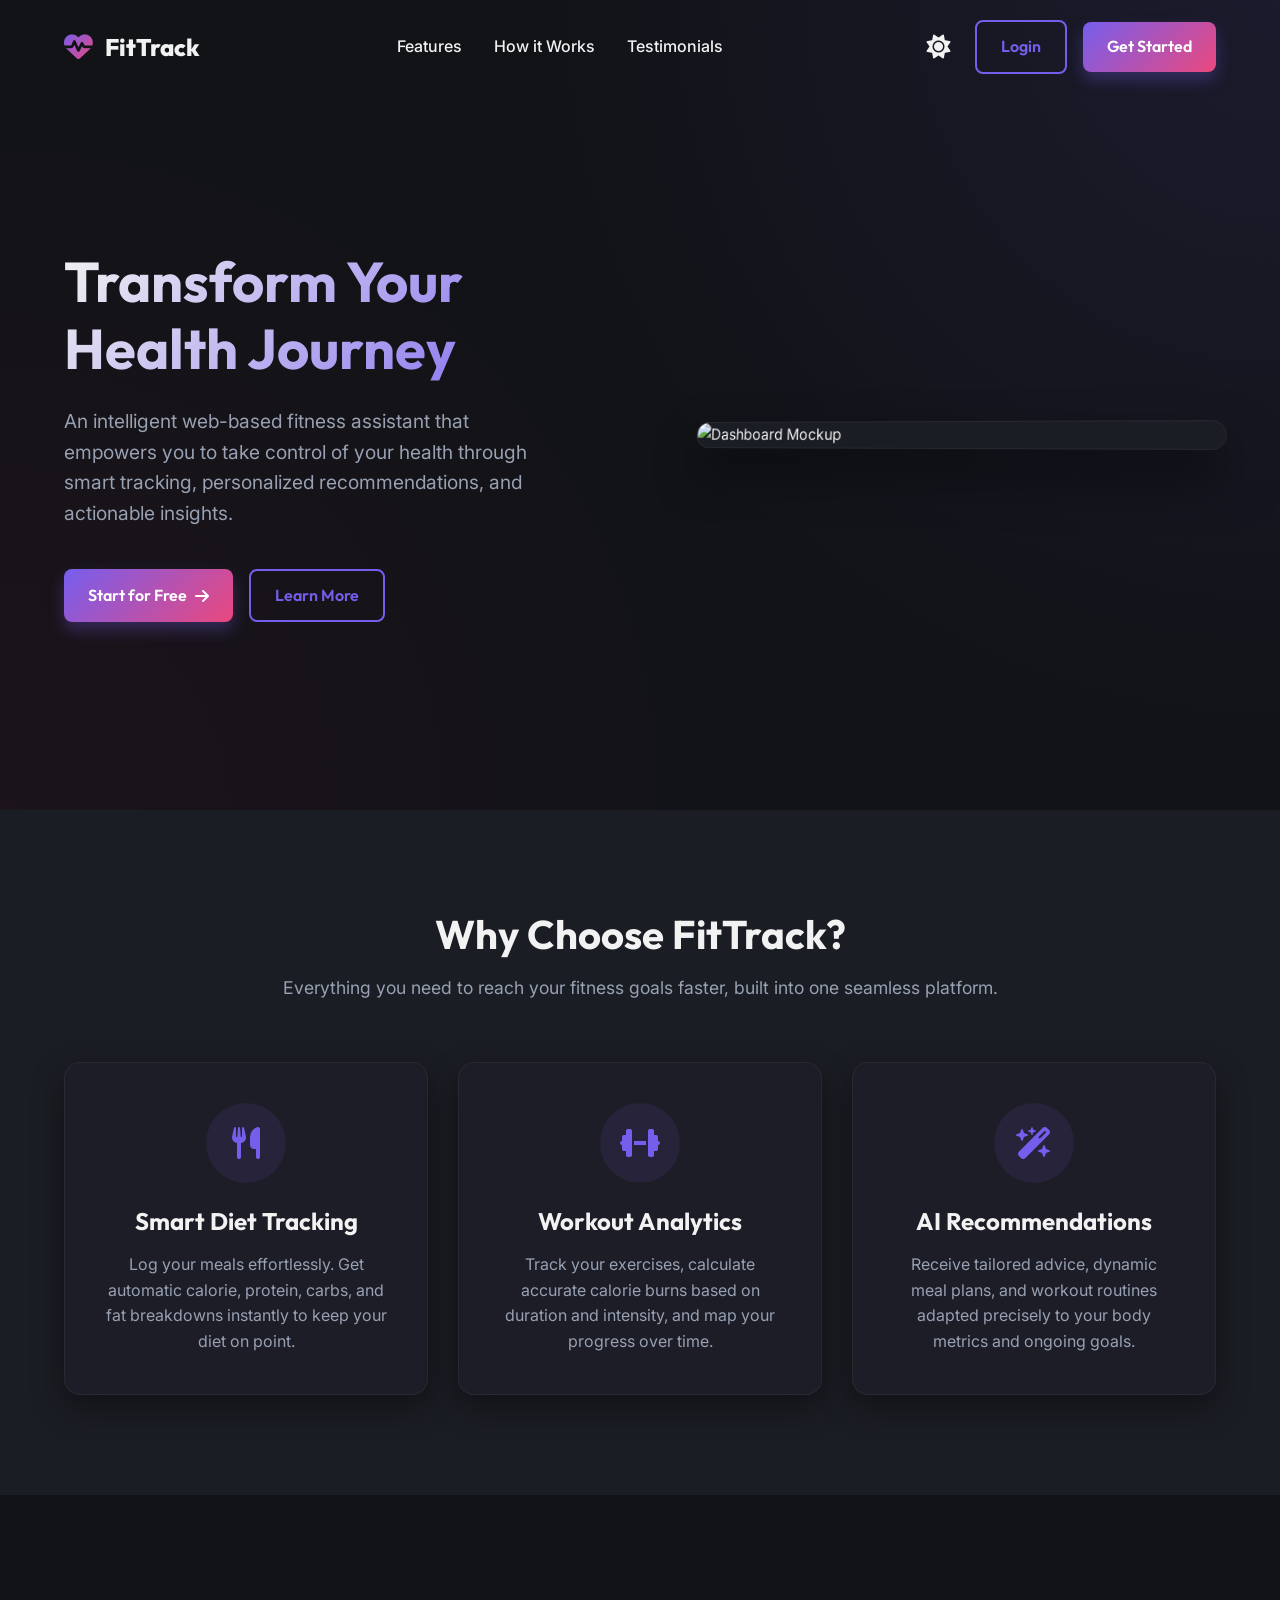
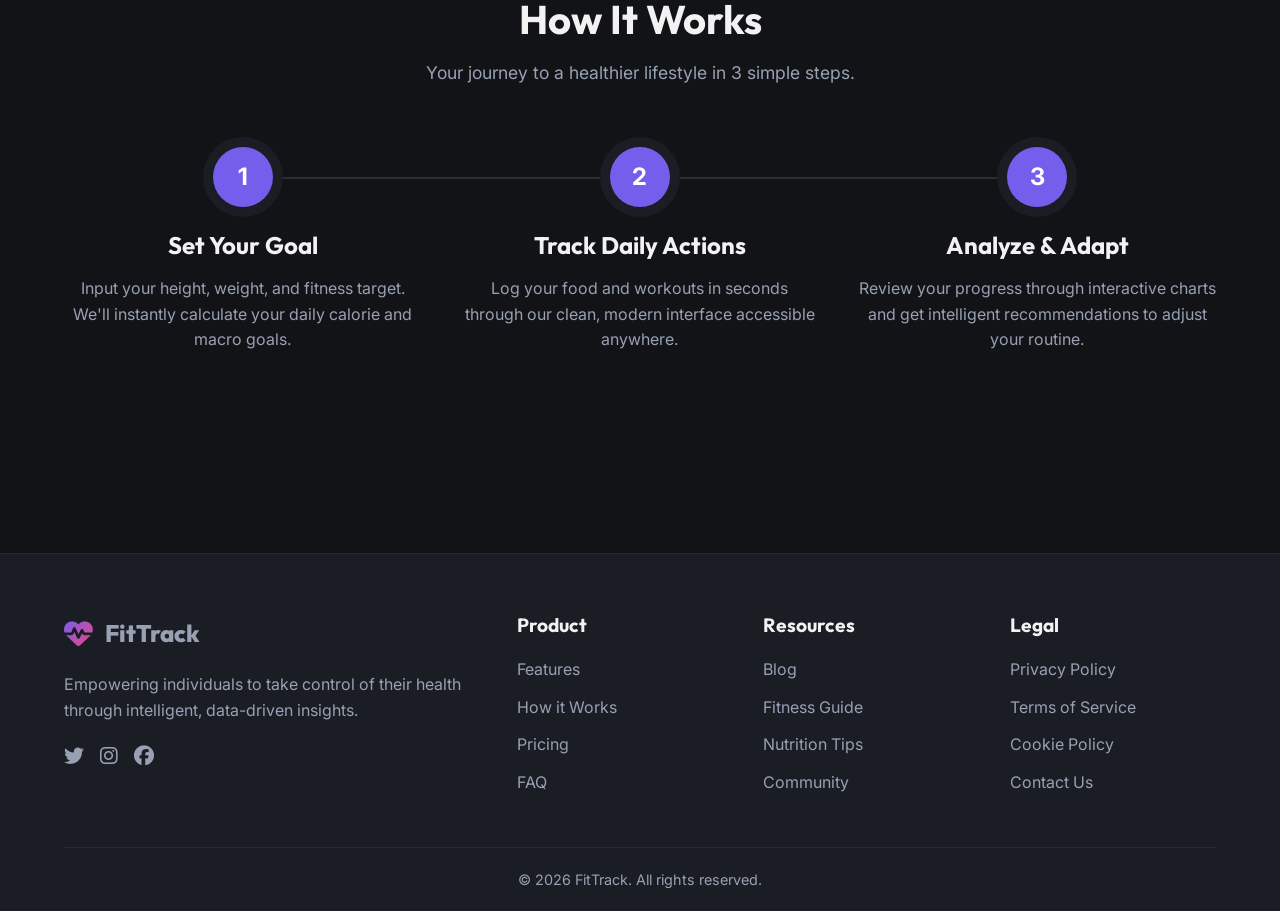
==== index.html @ 571d8c73 "first commit" ====
<!DOCTYPE html>
<html lang="en" data-theme="light">
<head>
    <meta charset="UTF-8">
    <meta name="viewport" content="width=device-width, initial-scale=1.0">
    <meta name="description" content="Transform Your Health Journey with Smart Fitness & Diet Tracking">
    <title>FitTrack - Smart Fitness & Diet Tracking</title>
    <!-- CSS -->
    <link rel="stylesheet" href="css/main.css">
    <!-- FontAwesome for Icons -->
    <link rel="stylesheet" href="https://cdnjs.cloudflare.com/ajax/libs/font-awesome/6.4.0/css/all.min.css">
    <style>
        /* Landing Page Specific Styles */
        .hero {
            padding: 160px 0 100px;
            background: radial-gradient(circle at top right, var(--primary-light), transparent 50%),
                        radial-gradient(circle at bottom left, rgba(233, 30, 99, 0.05), transparent 50%);
            min-height: 90vh;
            display: flex;
            align-items: center;
        }

        .hero-container {
            display: grid;
            grid-template-columns: 1fr 1fr;
            gap: 60px;
            align-items: center;
        }

        .hero-content h1 {
            font-size: 3.5rem;
            margin-bottom: 24px;
            background: linear-gradient(135deg, var(--text-dark), var(--primary));
            -webkit-background-clip: text;
            -webkit-text-fill-color: transparent;
        }

        .hero-content p {
            font-size: 1.2rem;
            color: var(--text-light);
            margin-bottom: 40px;
            max-width: 500px;
        }

        .hero-actions {
            display: flex;
            gap: 16px;
        }

        .hero-image {
            position: relative;
            perspective: 1000px;
        }

        .dashboard-mockup {
            width: 100%;
            border-radius: var(--radius);
            box-shadow: var(--shadow-lg);
            transform: rotateY(-15deg) rotateX(5deg);
            transition: transform var(--transition);
            border: 1px solid var(--glass-border);
            background: var(--surface);
        }

        .hero-image:hover .dashboard-mockup {
            transform: rotateY(0deg) rotateX(0deg);
        }

        /* Features Section */
        .features {
            padding: 100px 0;
            background: var(--surface);
        }

        .section-header {
            text-align: center;
            margin-bottom: 60px;
        }

        .section-header h2 {
            font-size: 2.5rem;
            margin-bottom: 16px;
        }

        .section-header p {
            color: var(--text-light);
            font-size: 1.1rem;
        }

        .features-grid {
            display: grid;
            grid-template-columns: repeat(auto-fit, minmax(300px, 1fr));
            gap: 30px;
        }

        .feature-card {
            padding: 40px;
            text-align: center;
            transition: transform var(--transition);
        }

        .feature-card:hover {
            transform: translateY(-10px);
        }

        .feature-icon {
            width: 80px;
            height: 80px;
            margin: 0 auto 24px;
            background: var(--primary-light);
            color: var(--primary);
            border-radius: 50%;
            display: flex;
            align-items: center;
            justify-content: center;
            font-size: 2rem;
        }

        .feature-title {
            font-size: 1.5rem;
            margin-bottom: 16px;
        }

        .feature-desc {
            color: var(--text-light);
        }

        /* How it works */
        .steps {
            padding: 100px 0;
        }

        .steps-container {
            display: grid;
            grid-template-columns: repeat(3, 1fr);
            gap: 40px;
            position: relative;
        }

        .step {
            text-align: center;
            position: relative;
        }

        .step-number {
            width: 60px;
            height: 60px;
            background: var(--primary);
            color: white;
            border-radius: 50%;
            display: flex;
            align-items: center;
            justify-content: center;
            font-size: 1.5rem;
            font-weight: 700;
            margin: 0 auto 24px;
            position: relative;
            z-index: 2;
            box-shadow: 0 0 0 10px var(--surface);
        }

        .step-loader {
            position: absolute;
            top: 30px;
            left: 50%;
            width: 100%;
            height: 2px;
            background: rgba(150, 150, 150, 0.2);
            z-index: 1;
        }

        .step:last-child .step-loader {
            display: none;
        }

        @media (max-width: 900px) {
            .hero-container {
                grid-template-columns: 1fr;
            }
            .hero-content {
                text-align: center;
            }
            .hero-content p {
                margin: 0 auto 40px;
            }
            .hero-actions {
                justify-content: center;
            }
            .dashboard-mockup {
                transform: none;
            }
            .steps-container {
                grid-template-columns: 1fr;
                gap: 60px;
            }
            .step-loader {
                width: 2px;
                height: 100%;
                top: 50%;
                left: 50%;
            }
        }
    </style>
</head>
<body>
    <!-- Navbar -->
    <nav class="navbar transition-all" id="navbar">
        <div class="container">
            <a href="index.html" class="brand">
                <i class="fa-solid fa-heart-pulse brand-icon"></i>
                FitTrack
            </a>
            <div class="nav-links d-none d-md-flex">
                <a href="#features">Features</a>
                <a href="#how-it-works">How it Works</a>
                <a href="#testimonials">Testimonials</a>
            </div>
            <div class="nav-actions">
                <button type="button" class="theme-toggle" id="themeToggle">
                    <i class="fa-solid fa-moon"></i>
                </button>
                <a href="login.html" class="btn btn-outline">Login</a>
                <a href="register.html" class="btn btn-primary">Get Started</a>
            </div>
        </div>
    </nav>

    <!-- Hero Section -->
    <section class="hero">
        <div class="container hero-container animate-fade-in-up">
            <div class="hero-content">
                <h1>Transform Your Health Journey</h1>
                <p>An intelligent web-based fitness assistant that empowers you to take control of your health through smart tracking, personalized recommendations, and actionable insights.</p>
                <div class="hero-actions">
                    <a href="register.html" class="btn btn-primary">
                        Start for Free <i class="fa-solid fa-arrow-right"></i>
                    </a>
                    <a href="#features" class="btn btn-outline">Learn More</a>
                </div>
            </div>
            <div class="hero-image">
                <img src="https://images.unsplash.com/photo-1551288049-bebda4e38f71?auto=format&fit=crop&w=800&q=80" alt="Dashboard Mockup" class="dashboard-mockup">
            </div>
        </div>
    </section>

    <!-- Features -->
    <section class="features" id="features">
        <div class="container">
            <div class="section-header animate-fade-in-up">
                <h2>Why Choose FitTrack?</h2>
                <p>Everything you need to reach your fitness goals faster, built into one seamless platform.</p>
            </div>
            <div class="features-grid">
                <div class="feature-card glass-panel animate-fade-in-up" style="animation-delay: 0.1s;">
                    <div class="feature-icon">
                        <i class="fa-solid fa-utensils"></i>
                    </div>
                    <h3 class="feature-title">Smart Diet Tracking</h3>
                    <p class="feature-desc">Log your meals effortlessly. Get automatic calorie, protein, carbs, and fat breakdowns instantly to keep your diet on point.</p>
                </div>
                <div class="feature-card glass-panel animate-fade-in-up" style="animation-delay: 0.2s;">
                    <div class="feature-icon">
                        <i class="fa-solid fa-dumbbell"></i>
                    </div>
                    <h3 class="feature-title">Workout Analytics</h3>
                    <p class="feature-desc">Track your exercises, calculate accurate calorie burns based on duration and intensity, and map your progress over time.</p>
                </div>
                <div class="feature-card glass-panel animate-fade-in-up" style="animation-delay: 0.3s;">
                    <div class="feature-icon">
                        <i class="fa-solid fa-wand-magic-sparkles"></i>
                    </div>
                    <h3 class="feature-title">AI Recommendations</h3>
                    <p class="feature-desc">Receive tailored advice, dynamic meal plans, and workout routines adapted precisely to your body metrics and ongoing goals.</p>
                </div>
            </div>
        </div>
    </section>

    <!-- How it Works -->
    <section class="steps" id="how-it-works">
        <div class="container">
            <div class="section-header animate-fade-in-up">
                <h2>How It Works</h2>
                <p>Your journey to a healthier lifestyle in 3 simple steps.</p>
            </div>
            <div class="steps-container">
                <div class="step animate-fade-in-up" style="animation-delay: 0.1s;">
                    <div class="step-loader"></div>
                    <div class="step-number">1</div>
                    <h3 class="feature-title">Set Your Goal</h3>
                    <p class="feature-desc">Input your height, weight, and fitness target. We'll instantly calculate your daily calorie and macro goals.</p>
                </div>
                <div class="step animate-fade-in-up" style="animation-delay: 0.2s;">
                    <div class="step-loader"></div>
                    <div class="step-number">2</div>
                    <h3 class="feature-title">Track Daily Actions</h3>
                    <p class="feature-desc">Log your food and workouts in seconds through our clean, modern interface accessible anywhere.</p>
                </div>
                <div class="step animate-fade-in-up" style="animation-delay: 0.3s;">
                    <div class="step-number">3</div>
                    <h3 class="feature-title">Analyze & Adapt</h3>
                    <p class="feature-desc">Review your progress through interactive charts and get intelligent recommendations to adjust your routine.</p>
                </div>
            </div>
        </div>
    </section>

    <!-- Footer -->
    <footer>
        <div class="container">
            <div class="footer-content">
                <div class="footer-col">
                    <a href="index.html" class="brand" style="margin-bottom: 20px;">
                        <i class="fa-solid fa-heart-pulse brand-icon"></i>
                        FitTrack
                    </a>
                    <p style="color: var(--text-light); margin-bottom: 20px;">Empowering individuals to take control of their health through intelligent, data-driven insights.</p>
                    <div class="social-links" style="display: flex; gap: 16px;">
                        <a href="#"><i class="fa-brands fa-twitter fa-lg"></i></a>
                        <a href="#"><i class="fa-brands fa-instagram fa-lg"></i></a>
                        <a href="#"><i class="fa-brands fa-facebook fa-lg"></i></a>
                    </div>
                </div>
                <div class="footer-col">
                    <h4>Product</h4>
                    <ul>
                        <li><a href="#features">Features</a></li>
                        <li><a href="#how-it-works">How it Works</a></li>
                        <li><a href="#">Pricing</a></li>
                        <li><a href="#">FAQ</a></li>
                    </ul>
                </div>
                <div class="footer-col">
                    <h4>Resources</h4>
                    <ul>
                        <li><a href="#">Blog</a></li>
                        <li><a href="#">Fitness Guide</a></li>
                        <li><a href="#">Nutrition Tips</a></li>
                        <li><a href="#">Community</a></li>
                    </ul>
                </div>
                <div class="footer-col">
                    <h4>Legal</h4>
                    <ul>
                        <li><a href="#">Privacy Policy</a></li>
                        <li><a href="#">Terms of Service</a></li>
                        <li><a href="#">Cookie Policy</a></li>
                        <li><a href="#">Contact Us</a></li>
                    </ul>
                </div>
            </div>
            <div class="footer-bottom">
                <p>&copy; 2026 FitTrack. All rights reserved.</p>
            </div>
        </div>
    </footer>

    <!-- Scripts -->
    <script src="https://cdn.jsdelivr.net/npm/@supabase/supabase-js@2"></script>
    <script src="js/utils.js"></script>
    <script>
        // Navbar Scrolled Effect
        const navbar = document.getElementById('navbar');
        window.addEventListener('scroll', () => {
            if (window.scrollY > 50) {
                navbar.classList.add('scrolled');
            } else {
                navbar.classList.remove('scrolled');
            }
        });
    </script>
</body>
</html>
---- css/main.css ----
@import url('https://fonts.googleapis.com/css2?family=Inter:wght@300;400;500;600;700&family=Outfit:wght@500;600;700;800&display=swap');

:root {
  --primary: hsl(250, 80%, 65%);
  --primary-hover: hsl(250, 80%, 55%);
  --primary-light: hsla(250, 80%, 65%, 0.1);
  --secondary: hsl(340, 80%, 60%);
  --bg-color: hsl(220, 20%, 98%);
  --surface: hsl(0, 0%, 100%);
  --text-dark: hsl(220, 30%, 15%);
  --text-light: hsl(220, 15%, 45%);
  --success: hsl(150, 70%, 45%);
  --warning: hsl(35, 90%, 55%);
  --danger: hsl(350, 80%, 60%);
  --radius-sm: 8px;
  --radius: 16px;
  --radius-lg: 24px;
  --transition: 0.3s cubic-bezier(0.4, 0, 0.2, 1);
  --font-main: 'Inter', sans-serif;
  --font-heading: 'Outfit', sans-serif;
  --shadow-sm: 0 4px 12px rgba(0, 0, 0, 0.03);
  --shadow: 0 12px 32px rgba(0, 0, 0, 0.06);
  --shadow-lg: 0 24px 48px rgba(0, 0, 0, 0.1);
  --glass-bg: rgba(255, 255, 255, 0.85);
  --glass-border: rgba(255, 255, 255, 0.4);
}

[data-theme="dark"] {
  --bg-color: hsl(220, 15%, 8%);
  --surface: hsl(220, 15%, 12%);
  --text-dark: hsl(0, 0%, 95%);
  --text-light: hsl(220, 15%, 65%);
  --shadow-sm: 0 4px 12px rgba(0, 0, 0, 0.3);
  --shadow: 0 12px 32px rgba(0, 0, 0, 0.4);
  --shadow-lg: 0 24px 48px rgba(0, 0, 0, 0.5);
  --glass-bg: rgba(30, 30, 40, 0.7);
  --glass-border: rgba(255, 255, 255, 0.05);
}

* {
  margin: 0;
  padding: 0;
  box-sizing: border-box;
}

body {
  font-family: var(--font-main);
  background-color: var(--bg-color);
  color: var(--text-dark);
  line-height: 1.6;
  -webkit-font-smoothing: antialiased;
  transition: background-color var(--transition), color var(--transition);
  overflow-x: hidden;
}

h1, h2, h3, h4, h5, h6 {
  font-family: var(--font-heading);
  font-weight: 700;
  line-height: 1.2;
}

a {
  text-decoration: none;
  color: var(--primary);
  transition: color var(--transition);
}

a:hover {
  color: var(--primary-hover);
}

ul {
  list-style: none;
}

img {
  max-width: 100%;
  height: auto;
  display: block;
}

/* Base Components */
.container {
  max-width: 1200px;
  margin: 0 auto;
  padding: 0 24px;
}

.btn {
  display: inline-flex;
  align-items: center;
  justify-content: center;
  gap: 8px;
  padding: 12px 24px;
  font-family: var(--font-heading);
  font-size: 1rem;
  font-weight: 600;
  border-radius: var(--radius-sm);
  border: none;
  cursor: pointer;
  transition: all var(--transition);
}

.btn-primary {
  background: linear-gradient(135deg, var(--primary), var(--secondary));
  color: white;
  box-shadow: 0 8px 16px hsla(250, 80%, 65%, 0.3);
}

.btn-primary:hover {
  transform: translateY(-2px);
  box-shadow: 0 12px 24px hsla(250, 80%, 65%, 0.4);
}

.btn-outline {
  background: transparent;
  color: var(--primary);
  border: 2px solid var(--primary);
}

.btn-outline:hover {
  background: var(--primary-light);
  transform: translateY(-2px);
}

.btn-icon {
  width: 44px;
  height: 44px;
  padding: 0;
  border-radius: 50%;
}

.glass-panel {
  background: var(--glass-bg);
  backdrop-filter: blur(16px);
  -webkit-backdrop-filter: blur(16px);
  border: 1px solid var(--glass-border);
  border-radius: var(--radius);
  box-shadow: var(--shadow);
}

/* Animations */
@keyframes fadeInUp {
  from {
    opacity: 0;
    transform: translateY(20px);
  }
  to {
    opacity: 1;
    transform: translateY(0);
  }
}

.animate-fade-in-up {
  animation: fadeInUp 0.6s cubic-bezier(0.4, 0, 0.2, 1) forwards;
}

/* Form Elements */
.form-group {
  margin-bottom: 20px;
}

.form-label {
  display: block;
  font-weight: 500;
  margin-bottom: 8px;
  color: var(--text-dark);
}

.form-control {
  width: 100%;
  padding: 14px 16px;
  border: 1px solid rgba(150, 150, 150, 0.2);
  border-radius: var(--radius-sm);
  background: var(--surface);
  color: var(--text-dark);
  font-family: var(--font-main);
  font-size: 1rem;
  transition: all var(--transition);
}

.form-control:focus {
  outline: none;
  border-color: var(--primary);
  box-shadow: 0 0 0 4px var(--primary-light);
}

select.form-control {
  appearance: none;
  -webkit-appearance: none;
  -moz-appearance: none;
  background-image: url("data:image/svg+xml;charset=UTF-8,%3csvg xmlns='http://www.w3.org/2000/svg' viewBox='0 0 24 24' fill='none' stroke='hsl(220, 15%, 45%)' stroke-width='2' stroke-linecap='round' stroke-linejoin='round'%3e%3cpolyline points='6 9 12 15 18 9'%3e%3c/polyline%3e%3c/svg%3e");
  background-repeat: no-repeat;
  background-position: right 16px center;
  background-size: 16px;
  padding-right: 40px;
  cursor: pointer;
}

select.form-control option {
  background-color: var(--surface);
  color: var(--text-dark);
}

[data-theme="dark"] select.form-control {
  background-image: url("data:image/svg+xml;charset=UTF-8,%3csvg xmlns='http://www.w3.org/2000/svg' viewBox='0 0 24 24' fill='none' stroke='hsl(220, 15%, 65%)' stroke-width='2' stroke-linecap='round' stroke-linejoin='round'%3e%3cpolyline points='6 9 12 15 18 9'%3e%3c/polyline%3e%3c/svg%3e");
}

[data-theme="dark"] .form-control {
  border-color: rgba(255, 255, 255, 0.1);
  background-color: rgba(0, 0, 0, 0.2);
}

/* Navbar */
.navbar {
  position: fixed;
  top: 0;
  left: 0;
  width: 100%;
  z-index: 1000;
  transition: all var(--transition);
  padding: 20px 0;
}

.navbar.scrolled {
  padding: 12px 0;
  background: var(--glass-bg);
  backdrop-filter: blur(16px);
  border-bottom: 1px solid var(--glass-border);
  box-shadow: var(--shadow-sm);
}

.navbar .container {
  display: flex;
  justify-content: space-between;
  align-items: center;
}

.brand {
  font-family: var(--font-heading);
  font-size: 1.5rem;
  font-weight: 800;
  color: var(--text-dark);
  display: flex;
  align-items: center;
  gap: 12px;
}

.brand-icon {
  background: linear-gradient(135deg, var(--primary), var(--secondary));
  -webkit-background-clip: text;
  -webkit-text-fill-color: transparent;
  font-size: 1.8rem;
}

.nav-links {
  display: flex;
  align-items: center;
  gap: 32px;
}

.nav-links a {
  color: var(--text-dark);
  font-weight: 500;
  position: relative;
}

.nav-links a::after {
  content: '';
  position: absolute;
  width: 0;
  height: 2px;
  bottom: -4px;
  left: 0;
  background: var(--primary);
  transition: width var(--transition);
}

.nav-links a:hover::after {
  width: 100%;
}

.nav-actions {
  display: flex;
  align-items: center;
  gap: 16px;
}

/* Footer */
footer {
  background: var(--surface);
  padding: 60px 0 20px;
  margin-top: 100px;
  border-top: 1px solid rgba(150, 150, 150, 0.1);
}

.footer-content {
  display: grid;
  grid-template-columns: 2fr 1fr 1fr 1fr;
  gap: 40px;
  margin-bottom: 40px;
}

.footer-col h4 {
  margin-bottom: 20px;
  font-size: 1.2rem;
}

.footer-col ul li {
  margin-bottom: 12px;
}

.footer-col a {
  color: var(--text-light);
}

.footer-col a:hover {
  color: var(--primary);
}

.footer-bottom {
  text-align: center;
  padding-top: 20px;
  border-top: 1px solid rgba(150, 150, 150, 0.1);
  color: var(--text-light);
  font-size: 0.9rem;
}

/* Dashboard Layout */
.app-layout {
  display: grid;
  grid-template-columns: 260px 1fr;
  min-height: 100vh;
}

.sidebar {
  background: var(--surface);
  border-right: 1px solid rgba(150, 150, 150, 0.1);
  padding: 32px 24px;
  position: sticky;
  top: 0;
  height: 100vh;
  overflow-y: auto;
  display: flex;
  flex-direction: column;
}

.sidebar-menu {
  margin-top: 40px;
  display: flex;
  flex-direction: column;
  gap: 8px;
  flex: 1;
}

.menu-item {
  display: flex;
  align-items: center;
  gap: 16px;
  padding: 12px 16px;
  border-radius: var(--radius-sm);
  color: var(--text-light);
  font-weight: 500;
  transition: all var(--transition);
}

.menu-item:hover, .menu-item.active {
  background: var(--primary-light);
  color: var(--primary);
}

.menu-item i {
  font-size: 1.2rem;
}

.main-content {
  padding: 40px;
  max-width: 1400px;
  margin: 0 auto;
  width: 100%;
}

.page-header {
  display: flex;
  justify-content: space-between;
  align-items: center;
  margin-bottom: 40px;
}

.page-title h1 {
  font-size: 2rem;
  margin-bottom: 8px;
}

.page-title p {
  color: var(--text-light);
}

.header-actions {
  display: flex;
  align-items: center;
  gap: 16px;
}

.theme-toggle {
  background: none;
  border: none;
  font-size: 1.5rem;
  color: var(--text-dark);
  cursor: pointer;
  padding: 8px;
  border-radius: 50%;
  transition: all var(--transition);
}

.theme-toggle:hover {
  background: var(--bg-color);
}

.profile-dropdown {
  display: flex;
  align-items: center;
  gap: 12px;
  cursor: pointer;
}

.avatar {
  width: 44px;
  height: 44px;
  border-radius: 50%;
  background: linear-gradient(135deg, var(--primary), var(--secondary));
  display: flex;
  align-items: center;
  justify-content: center;
  color: white;
  font-weight: 600;
  font-family: var(--font-heading);
}

/* Responsiveness */
@media (max-width: 1024px) {
  .app-layout {
    grid-template-columns: 80px 1fr;
  }
  .sidebar {
    padding: 32px 16px;
  }
  .menu-item span {
    display: none;
  }
  .brand span {
    display: none;
  }
}

@media (max-width: 768px) {
  .app-layout {
    grid-template-columns: 1fr;
  }
  .sidebar {
    position: fixed;
    bottom: 0;
    top: auto;
    left: 0;
    width: 100%;
    height: 70px;
    border-right: none;
    border-top: 1px solid rgba(150, 150, 150, 0.1);
    padding: 10px;
    z-index: 100;
    background: var(--glass-bg);
    backdrop-filter: blur(16px);
  }
  .sidebar-menu {
    flex-direction: row;
    justify-content: space-around;
    margin-top: 0;
  }
  .brand, .sidebar .menu-item.logout {
    display: none;
  }
  .main-content {
    padding: 24px 24px 100px;
  }
  .footer-content {
    grid-template-columns: 1fr;
    gap: 30px;
  }
}
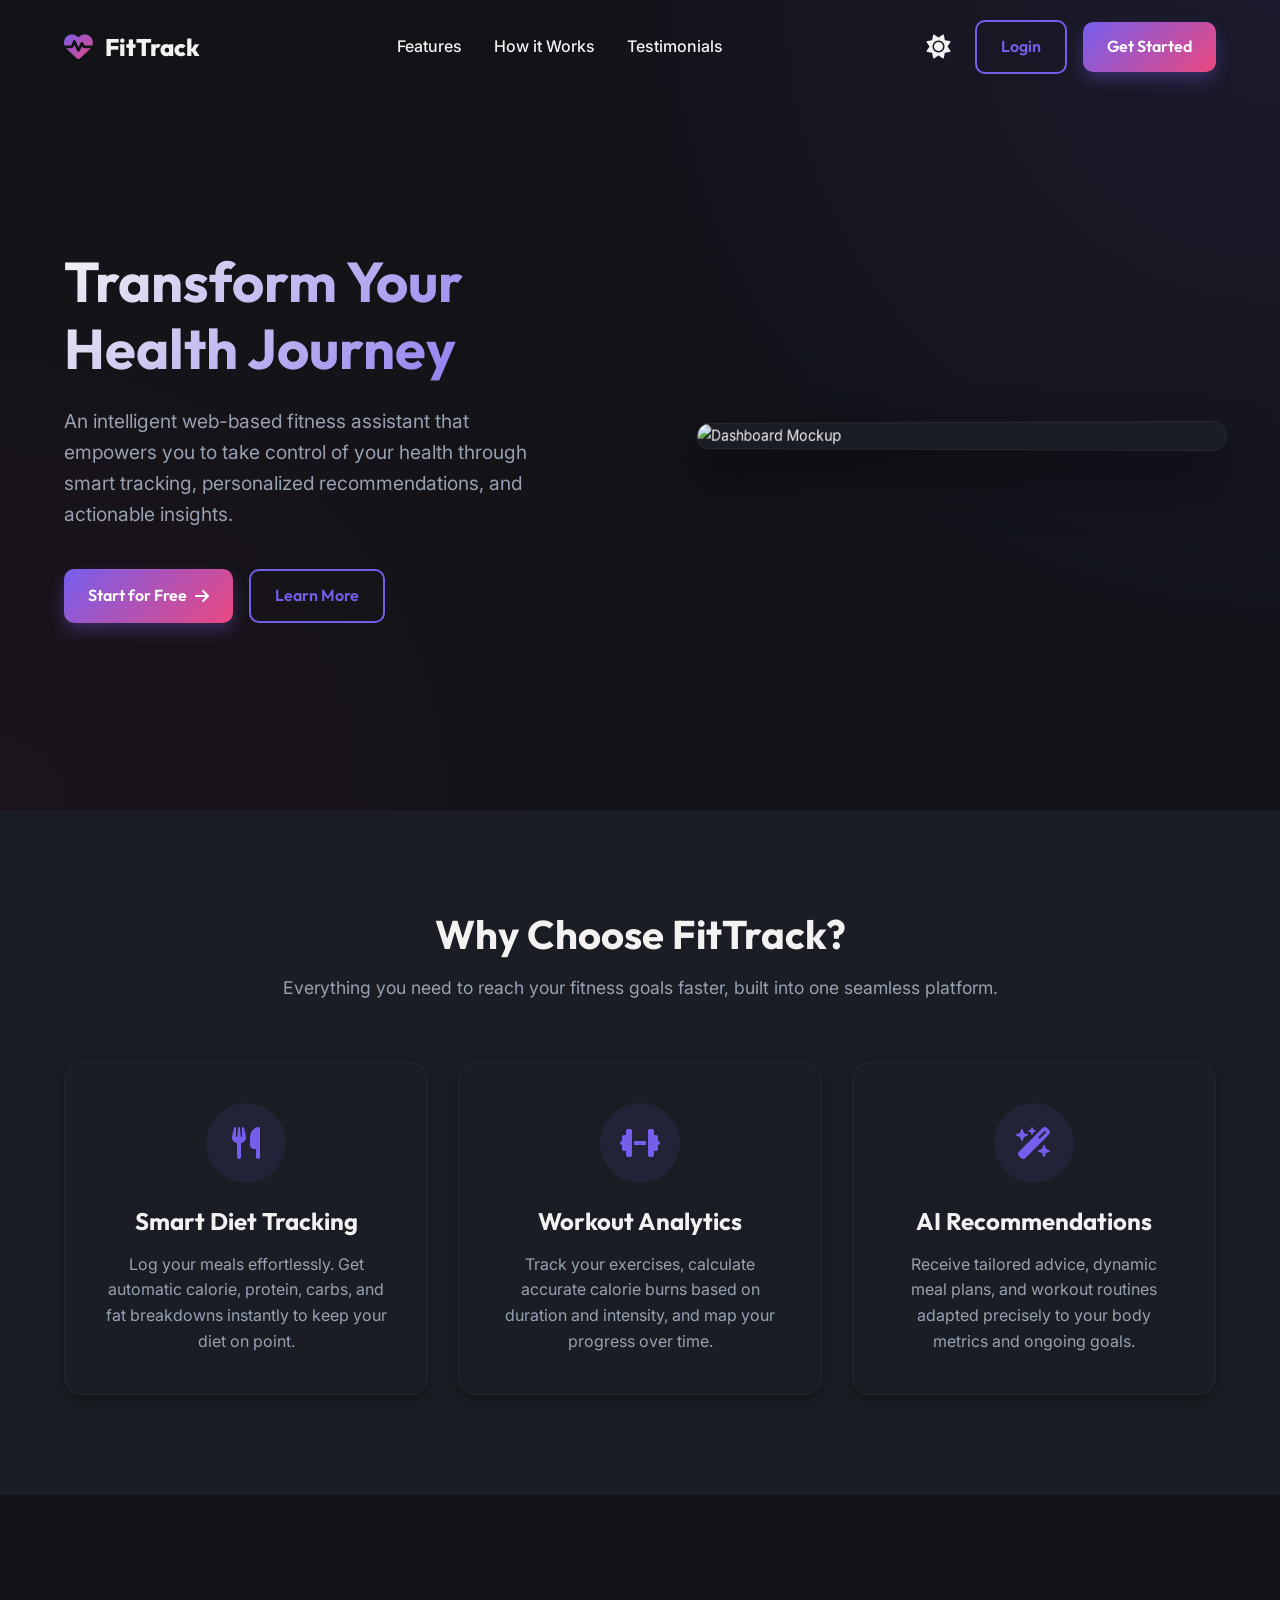
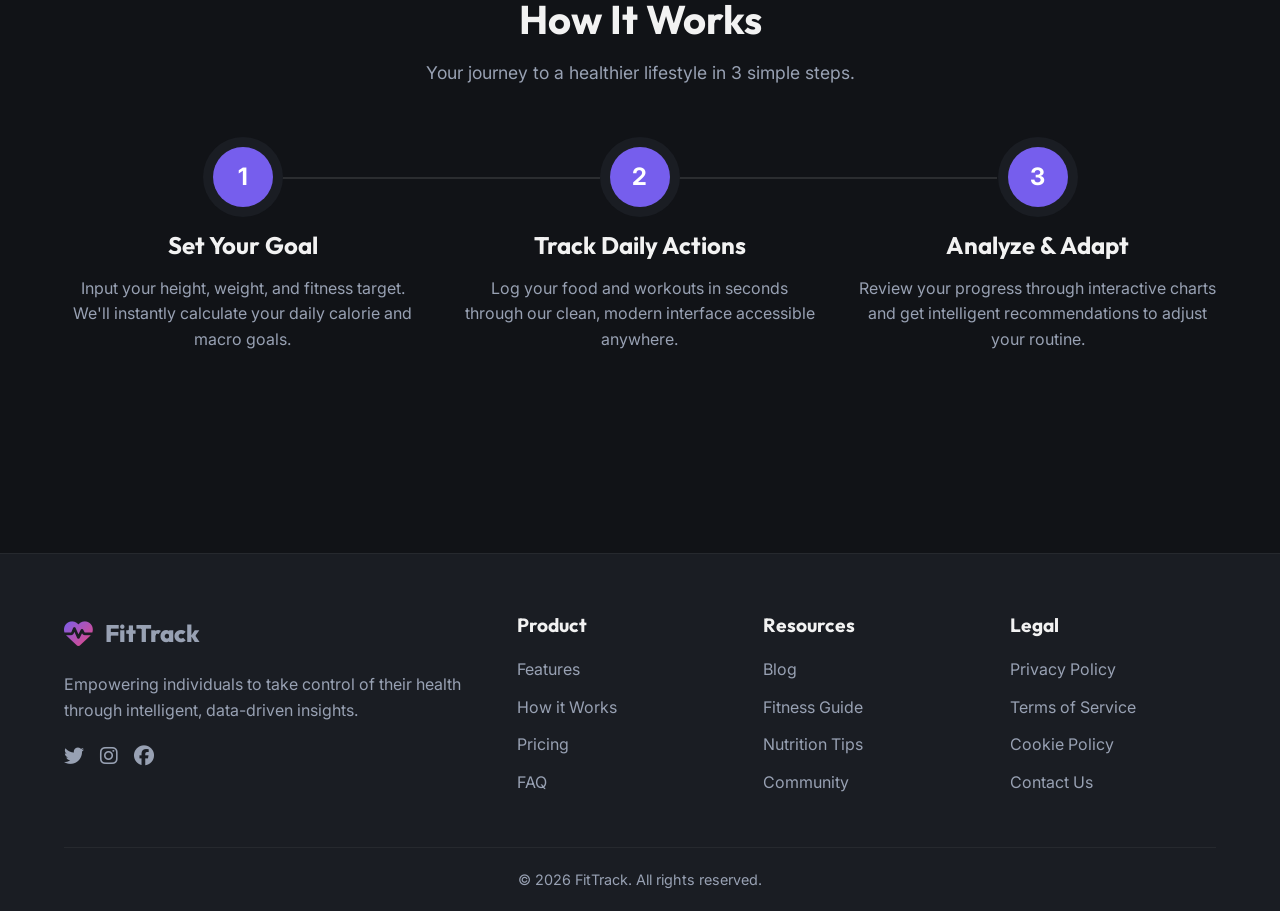
==== commit 1b392037: "feat: Implement initial food database, calorie tracking, and backend API components." ====
--- a/index.html
+++ b/index.html
@@ -32,6 +32,7 @@
             margin-bottom: 24px;
             background: linear-gradient(135deg, var(--text-dark), var(--primary));
             -webkit-background-clip: text;
+            background-clip: text;
             -webkit-text-fill-color: transparent;
         }
 
@@ -358,7 +359,9 @@
 
     <!-- Scripts -->
     <script src="https://cdn.jsdelivr.net/npm/@supabase/supabase-js@2"></script>
-    <script src="js/utils.js"></script>
+    <script src="js/api.js" defer></script>
+    <script src="js/utils.js" defer></script>
+    <script src="js/dashboard.js" defer></script>
     <script>
         // Navbar Scrolled Effect
         const navbar = document.getElementById('navbar');
--- a/css/main.css
+++ b/css/main.css
@@ -12,15 +12,15 @@
   --success: hsl(150, 70%, 45%);
   --warning: hsl(35, 90%, 55%);
   --danger: hsl(350, 80%, 60%);
-  --radius-sm: 8px;
-  --radius: 16px;
-  --radius-lg: 24px;
-  --transition: 0.3s cubic-bezier(0.4, 0, 0.2, 1);
-  --font-main: 'Inter', sans-serif;
+  --radius-sm: 10px;
+  --radius: 18px;
+  --radius-lg: 28px;
+  --transition: 0.2s cubic-bezier(0.25, 0.46, 0.45, 0.94);
+  --font-main: 'Inter', system-ui, -apple-system, sans-serif;
   --font-heading: 'Outfit', sans-serif;
-  --shadow-sm: 0 4px 12px rgba(0, 0, 0, 0.03);
-  --shadow: 0 12px 32px rgba(0, 0, 0, 0.06);
-  --shadow-lg: 0 24px 48px rgba(0, 0, 0, 0.1);
+  --shadow-sm: 0 2px 8px rgba(0, 0, 0, 0.04);
+  --shadow: 0 8px 24px rgba(0, 0, 0, 0.08);
+  --shadow-lg: 0 16px 40px rgba(0, 0, 0, 0.12);
   --glass-bg: rgba(255, 255, 255, 0.85);
   --glass-border: rgba(255, 255, 255, 0.4);
 }
@@ -108,8 +108,9 @@
 }
 
 .btn-primary:hover {
-  transform: translateY(-2px);
-  box-shadow: 0 12px 24px hsla(250, 80%, 65%, 0.4);
+  transform: translateY(-1px);
+  filter: brightness(1.1);
+  box-shadow: 0 8px 20px hsla(250, 80%, 65%, 0.4);
 }
 
 .btn-outline {
@@ -131,19 +132,17 @@
 }
 
 .glass-panel {
-  background: var(--glass-bg);
-  backdrop-filter: blur(16px);
-  -webkit-backdrop-filter: blur(16px);
-  border: 1px solid var(--glass-border);
+  background: var(--surface);
+  border: 1px solid rgba(150, 150, 150, 0.08);
   border-radius: var(--radius);
-  box-shadow: var(--shadow);
+  box-shadow: var(--shadow-sm);
 }
 
 /* Animations */
 @keyframes fadeInUp {
   from {
     opacity: 0;
-    transform: translateY(20px);
+    transform: translateY(10px);
   }
   to {
     opacity: 1;
@@ -152,7 +151,8 @@
 }
 
 .animate-fade-in-up {
-  animation: fadeInUp 0.6s cubic-bezier(0.4, 0, 0.2, 1) forwards;
+  animation: fadeInUp 0.4s cubic-bezier(0.25, 0.46, 0.45, 0.94) forwards;
+  will-change: transform, opacity;
 }
 
 /* Form Elements */
@@ -249,6 +249,7 @@
 .brand-icon {
   background: linear-gradient(135deg, var(--primary), var(--secondary));
   -webkit-background-clip: text;
+  background-clip: text;
   -webkit-text-fill-color: transparent;
   font-size: 1.8rem;
 }
